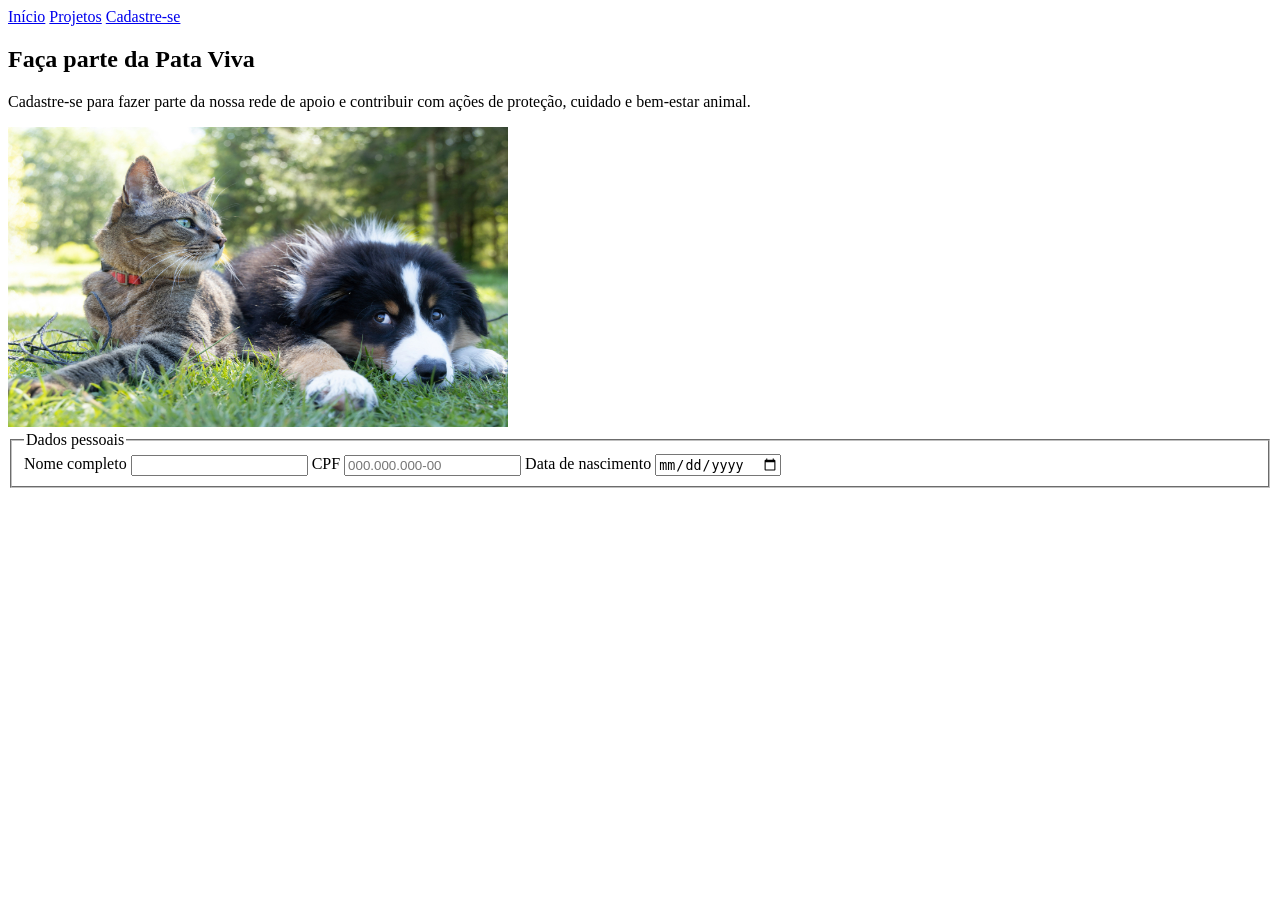
==== cadastro.html @ c65cb82a "feat: adiciona introducao e dados pessoais ao cadastro" ====
<!doctype html>
<html lang="pt-br">
  <head>
    <meta charset="UTF-8" />
    <meta name="viewport" content="width=device-width, initial-scale=1.0" />
    <link rel="stylesheet" href="CSS/style.css" />
    <title>Document</title>
  </head>
  <body>
    <header>
      <nav>
        <a href="index.html">Início</a>
        <a href="projetos.html">Projetos</a>
        <a href="cadastro.html">Cadastre-se</a>
      </nav>
    </header>

    <main>
      <section>
        <h1>Faça parte da Pata Viva</h1>

        <p>
          Cadastre-se para fazer parte da nossa rede de apoio e contribuir com
          ações de proteção, cuidado e bem-estar animal.
        </p>

        <img
          src="IMG/cão e gato.jpg"
          alt="cão e gato"
          width="500"
          height="300"
        />
      </section>

      <form>
        <fieldset>
          <legend>Dados pessoais</legend>

          <label for="nome">Nome completo</label>
          <input
            type="text"
            id="nome"
            name="nome"
            autocomplete="name"
            required
          />

          <label for="cpf">CPF</label>
          <input
            type="text"
            id="cpf"
            name="cpf"
            inputmode="numeric"
            maxlength="14"
            placeholder="000.000.000-00"
            required
          />

          <label for="nascimento">Data de nascimento</label>
          <input type="date" id="nascimento" name="nascimento" required />
        </fieldset>
      </form>
    </main>

    <footer></footer>

    <script src="JS/main.js"></script>
  </body>
</html>
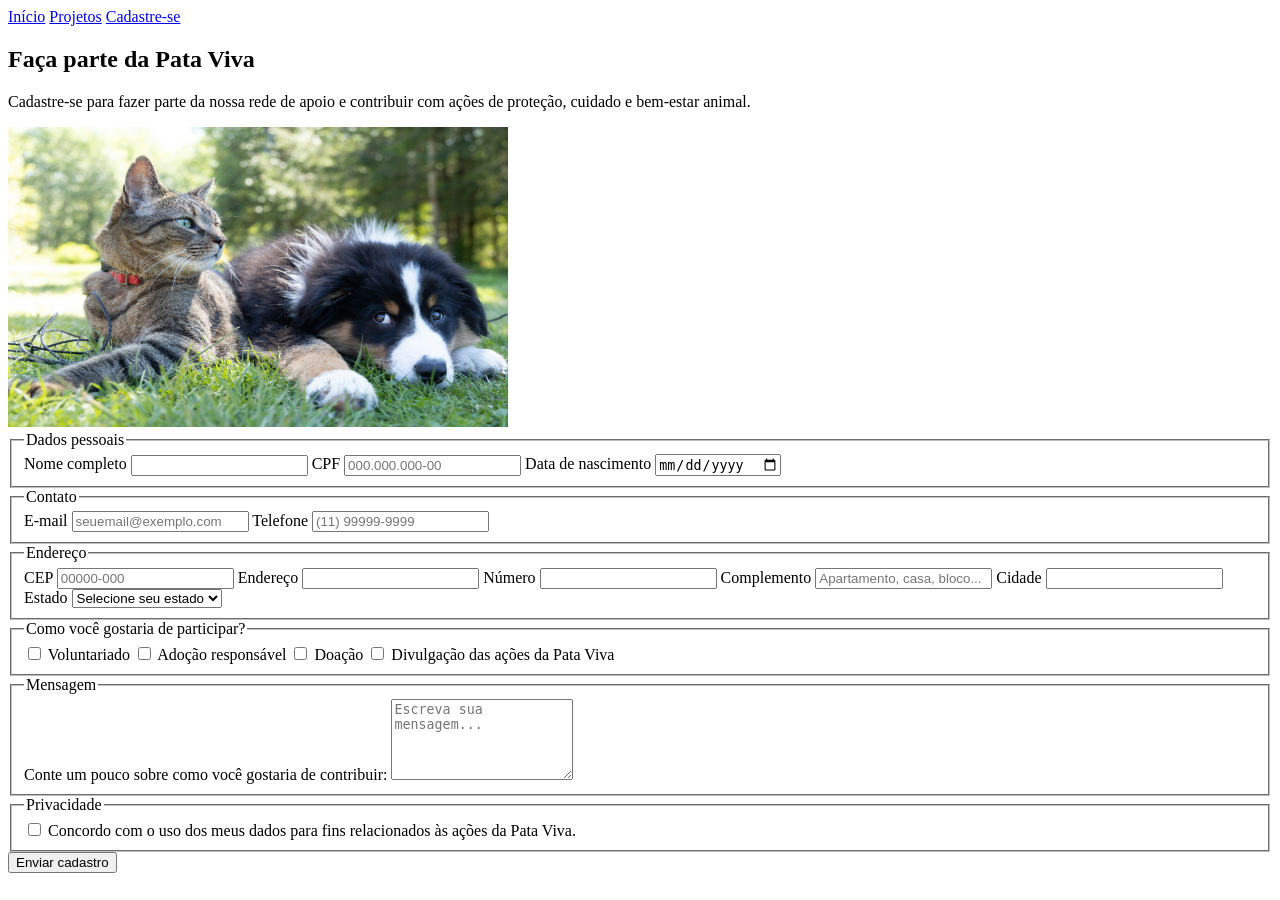
==== commit b4b42037: "feat: finaliza formulario de cadastro" ====
--- a/cadastro.html
+++ b/cadastro.html
@@ -4,7 +4,7 @@
     <meta charset="UTF-8" />
     <meta name="viewport" content="width=device-width, initial-scale=1.0" />
     <link rel="stylesheet" href="CSS/style.css" />
-    <title>Document</title>
+    <title>Cadastro | Pata Viva</title>
   </head>
   <body>
     <header>
@@ -25,8 +25,8 @@
         </p>
 
         <img
-          src="IMG/cão e gato.jpg"
-          alt="cão e gato"
+          src="IMG/cao-e-gato.jpg"
+          alt="Cão e gato juntos representando a proteção animal"
           width="500"
           height="300"
         />
@@ -59,6 +59,175 @@
           <label for="nascimento">Data de nascimento</label>
           <input type="date" id="nascimento" name="nascimento" required />
         </fieldset>
+
+        <fieldset>
+          <legend>Contato</legend>
+
+          <label for="email">E-mail</label>
+          <input
+            type="email"
+            id="email"
+            name="email"
+            autocomplete="email"
+            placeholder="seuemail@exemplo.com"
+            required
+          />
+
+          <label for="telefone">Telefone</label>
+          <input
+            type="tel"
+            id="telefone"
+            name="telefone"
+            autocomplete="tel"
+            inputmode="numeric"
+            placeholder="(11) 99999-9999"
+            maxlength="15"
+            required
+          />
+        </fieldset>
+
+        <fieldset>
+          <legend>Endereço</legend>
+
+          <label for="cep">CEP</label>
+          <input
+            type="text"
+            id="cep"
+            name="cep"
+            inputmode="numeric"
+            placeholder="00000-000"
+            maxlength="9"
+            autocomplete="postal-code"
+            required
+          />
+
+          <label for="endereco">Endereço</label>
+          <input
+            type="text"
+            id="endereco"
+            name="endereco"
+            autocomplete="street-address"
+            required
+          />
+
+          <label for="numero">Número</label>
+          <input
+            type="text"
+            id="numero"
+            name="numero"
+            inputmode="numeric"
+            required
+          />
+
+          <label for="complemento">Complemento</label>
+          <input
+            type="text"
+            id="complemento"
+            name="complemento"
+            placeholder="Apartamento, casa, bloco..."
+          />
+
+          <label for="cidade">Cidade</label>
+          <input
+            type="text"
+            id="cidade"
+            name="cidade"
+            autocomplete="address-level2"
+            required
+          />
+
+          <label for="estado">Estado</label>
+          <select
+            id="estado"
+            name="estado"
+            autocomplete="address-level1"
+            required
+          >
+            <option value="">Selecione seu estado</option>
+            <option value="AC">Acre</option>
+            <option value="AL">Alagoas</option>
+            <option value="AP">Amapá</option>
+            <option value="AM">Amazonas</option>
+            <option value="BA">Bahia</option>
+            <option value="CE">Ceará</option>
+            <option value="DF">Distrito Federal</option>
+            <option value="ES">Espírito Santo</option>
+            <option value="GO">Goiás</option>
+            <option value="MA">Maranhão</option>
+            <option value="MT">Mato Grosso</option>
+            <option value="MS">Mato Grosso do Sul</option>
+            <option value="MG">Minas Gerais</option>
+            <option value="PA">Pará</option>
+            <option value="PB">Paraíba</option>
+            <option value="PR">Paraná</option>
+            <option value="PE">Pernambuco</option>
+            <option value="PI">Piauí</option>
+            <option value="RJ">Rio de Janeiro</option>
+            <option value="RN">Rio Grande do Norte</option>
+            <option value="RS">Rio Grande do Sul</option>
+            <option value="RO">Rondônia</option>
+            <option value="RR">Roraima</option>
+            <option value="SC">Santa Catarina</option>
+            <option value="SP">São Paulo</option>
+            <option value="SE">Sergipe</option>
+            <option value="TO">Tocantins</option>
+          </select>
+        </fieldset>
+
+        <fieldset>
+          <legend>Como você gostaria de participar?</legend>
+
+          <label>
+            <input type="checkbox" name="interesse" value="voluntariado" />
+            Voluntariado
+          </label>
+
+          <label>
+            <input type="checkbox" name="interesse" value="adocao" />
+            Adoção responsável
+          </label>
+
+          <label>
+            <input type="checkbox" name="interesse" value="doacao" />
+            Doação
+          </label>
+
+          <label>
+            <input type="checkbox" name="interesse" value="divulgacao" />
+            Divulgação das ações da Pata Viva
+          </label>
+        </fieldset>
+
+        <fieldset>
+          <legend>Mensagem</legend>
+
+          <label for="mensagem">
+            Conte um pouco sobre como você gostaria de contribuir:
+          </label>
+
+          <textarea
+            id="mensagem"
+            name="mensagem"
+            rows="5"
+            placeholder="Escreva sua mensagem..."
+          ></textarea>
+        </fieldset>
+
+        <fieldset>
+          <legend>Privacidade</legend>
+
+          <label>
+            <input
+              type="checkbox"
+              id="privacidade"
+              name="privacidade"
+              required
+            />
+            Concordo com o uso dos meus dados para fins relacionados às ações da
+            Pata Viva.
+          </label>
+        </fieldset>
+        <button type="submit">Enviar cadastro</button>
       </form>
     </main>
 
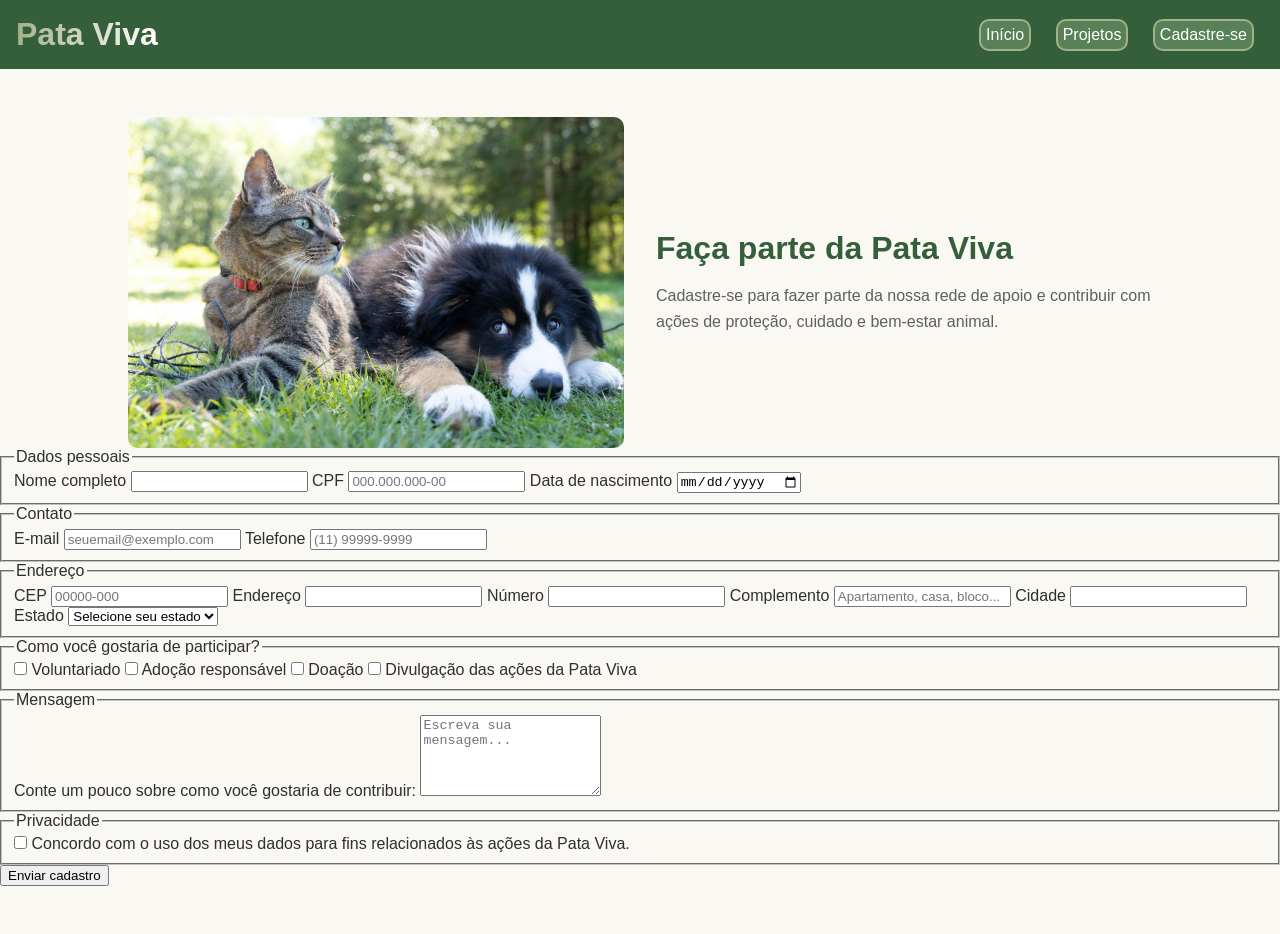
==== commit 868a8f32: "feat: estrutura layout inicial do cadastro" ====
--- a/cadastro.html
+++ b/cadastro.html
@@ -1,4 +1,5 @@
 <!doctype html>
+
 <html lang="pt-br">
   <head>
     <meta charset="UTF-8" />
@@ -6,8 +7,11 @@
     <link rel="stylesheet" href="CSS/style.css" />
     <title>Cadastro | Pata Viva</title>
   </head>
+
   <body>
     <header>
+      <h3>Pata Viva</h3>
+
       <nav>
         <a href="index.html">Início</a>
         <a href="projetos.html">Projetos</a>
@@ -17,19 +21,23 @@
 
     <main>
       <section>
-        <h1>Faça parte da Pata Viva</h1>
-
-        <p>
-          Cadastre-se para fazer parte da nossa rede de apoio e contribuir com
-          ações de proteção, cuidado e bem-estar animal.
-        </p>
-
-        <img
-          src="IMG/cao-e-gato.jpg"
-          alt="Cão e gato juntos representando a proteção animal"
-          width="500"
-          height="300"
-        />
+        <div>
+          <img
+            src="IMG/cao-e-gato.jpg"
+            alt="Cão e gato juntos representando a proteção animal"
+            width="500"
+            height="300"
+          />
+        </div>
+
+        <div>
+          <h1>Faça parte da Pata Viva</h1>
+
+          <p>
+            Cadastre-se para fazer parte da nossa rede de apoio e contribuir com
+            ações de proteção, cuidado e bem-estar animal.
+          </p>
+        </div>
       </section>
 
       <form>
@@ -37,6 +45,7 @@
           <legend>Dados pessoais</legend>
 
           <label for="nome">Nome completo</label>
+
           <input
             type="text"
             id="nome"
@@ -46,6 +55,7 @@
           />
 
           <label for="cpf">CPF</label>
+
           <input
             type="text"
             id="cpf"
@@ -57,6 +67,7 @@
           />
 
           <label for="nascimento">Data de nascimento</label>
+
           <input type="date" id="nascimento" name="nascimento" required />
         </fieldset>
 
@@ -64,6 +75,7 @@
           <legend>Contato</legend>
 
           <label for="email">E-mail</label>
+
           <input
             type="email"
             id="email"
@@ -74,6 +86,7 @@
           />
 
           <label for="telefone">Telefone</label>
+
           <input
             type="tel"
             id="telefone"
@@ -90,6 +103,7 @@
           <legend>Endereço</legend>
 
           <label for="cep">CEP</label>
+
           <input
             type="text"
             id="cep"
@@ -102,6 +116,7 @@
           />
 
           <label for="endereco">Endereço</label>
+
           <input
             type="text"
             id="endereco"
@@ -111,6 +126,7 @@
           />
 
           <label for="numero">Número</label>
+
           <input
             type="text"
             id="numero"
@@ -120,6 +136,7 @@
           />
 
           <label for="complemento">Complemento</label>
+
           <input
             type="text"
             id="complemento"
@@ -128,6 +145,7 @@
           />
 
           <label for="cidade">Cidade</label>
+
           <input
             type="text"
             id="cidade"
@@ -137,6 +155,7 @@
           />
 
           <label for="estado">Estado</label>
+
           <select
             id="estado"
             name="estado"
@@ -227,6 +246,7 @@
             Pata Viva.
           </label>
         </fieldset>
+
         <button type="submit">Enviar cadastro</button>
       </form>
     </main>
--- a/CSS/style.css
+++ b/CSS/style.css
@@ -0,0 +1,165 @@
+* {
+    box-sizing: border-box;
+    margin: 0;
+}
+
+/* criação das variáveis utilizadas para padronização dos elementos das páginas */
+
+:root {
+
+    /* paleta de cores */
+
+    --verde-escuro: #355E3B;
+    --verde: #588157;
+    --verde-claro: #A3B18A;
+    --marrom: #8B6F47;
+    --bege: #F3EDE2;
+    --creme: #FAF8F3;
+    --texto: #2F2F2F;
+    --texto-secundario: #5F5F5F;
+    --branco: #FFFFFF;
+
+    /* espaçamentos */
+
+    --espaco-pequeno: 0.8rem;
+    --espaco-medio: 1.6rem;
+    --espaco-grande: 3.2rem;
+    --espaco-secao: 4.8rem;
+
+    /* bordas */
+
+    --raio-pequeno: 0.6rem;
+    --raio-medio: 1rem;
+
+    /* altura */
+
+    --altura-header: 7rem;
+
+    /* fontes */
+
+    --titulos-fonte: "Trebuchet MS", sans-serif;
+    --texto-fonte: Arial, sans-serif;
+}
+
+
+/* configuração geral */
+
+html {
+    background-color: var(--creme);
+    font-size: 62.5%;
+}
+
+body {
+    font-family: var(--texto-fonte);
+    font-size: 1.6rem;
+    color: var(--texto);
+}
+
+
+/* HEADER */
+
+header {
+    display: flex;
+    flex-direction: row;
+    justify-content: space-between;
+    align-items: center;
+
+    background-color: var(--verde-escuro);
+    color: var(--branco);
+
+    padding: var(--espaco-medio);
+}
+
+header h3 {
+    font-family: var(--titulos-fonte);
+    font-size: 3.2rem;
+
+    background: linear-gradient(
+        90deg,
+        var(--verde-claro),
+        var(--branco)
+    );
+
+    -webkit-background-clip: text;
+    -webkit-text-fill-color: transparent;
+
+    transition: 0.3s ease;
+}
+
+header h3:hover {
+    background: linear-gradient(
+        90deg,
+        #F9C74F,
+        #F9844A
+    );
+
+    -webkit-background-clip: text;
+    -webkit-text-fill-color: transparent;
+
+    cursor: pointer;
+}
+
+header nav a {
+    display: inline-block;
+
+    text-decoration: none;
+    color: var(--branco);
+
+    background-color: var(--verde);
+
+    padding: 0.5rem;
+    margin: 0 1rem;
+
+    border-radius: var(--raio-medio);
+    border: 2px solid var(--verde-claro);
+
+    transition: transform 0.3s ease-in-out;
+}
+
+header nav a:hover {
+    transform: scale(1.1);
+}
+
+
+/* CONTEÚDO PRINCIPAL */
+
+main {
+    padding: var(--espaco-secao) 0;
+}
+
+
+/* APRESENTAÇÃO */
+
+section {
+    display: flex;
+    align-items: center;
+    justify-content: center;
+
+    width: 80%;
+    margin: 0 auto;
+
+    gap: var(--espaco-grande);
+}
+
+section div {
+    width: 50%;
+}
+
+section img {
+    display: block;
+    width: 100%;
+    height: auto;
+    border-radius: var(--raio-medio);
+}
+
+section h1 {
+    font-family: var(--titulos-fonte);
+    font-size: 3.2rem;
+    color: var(--verde-escuro);
+    margin-bottom: var(--espaco-medio);
+}
+
+section p {
+    line-height: 1.6;
+    color: var(--texto-secundario);
+}
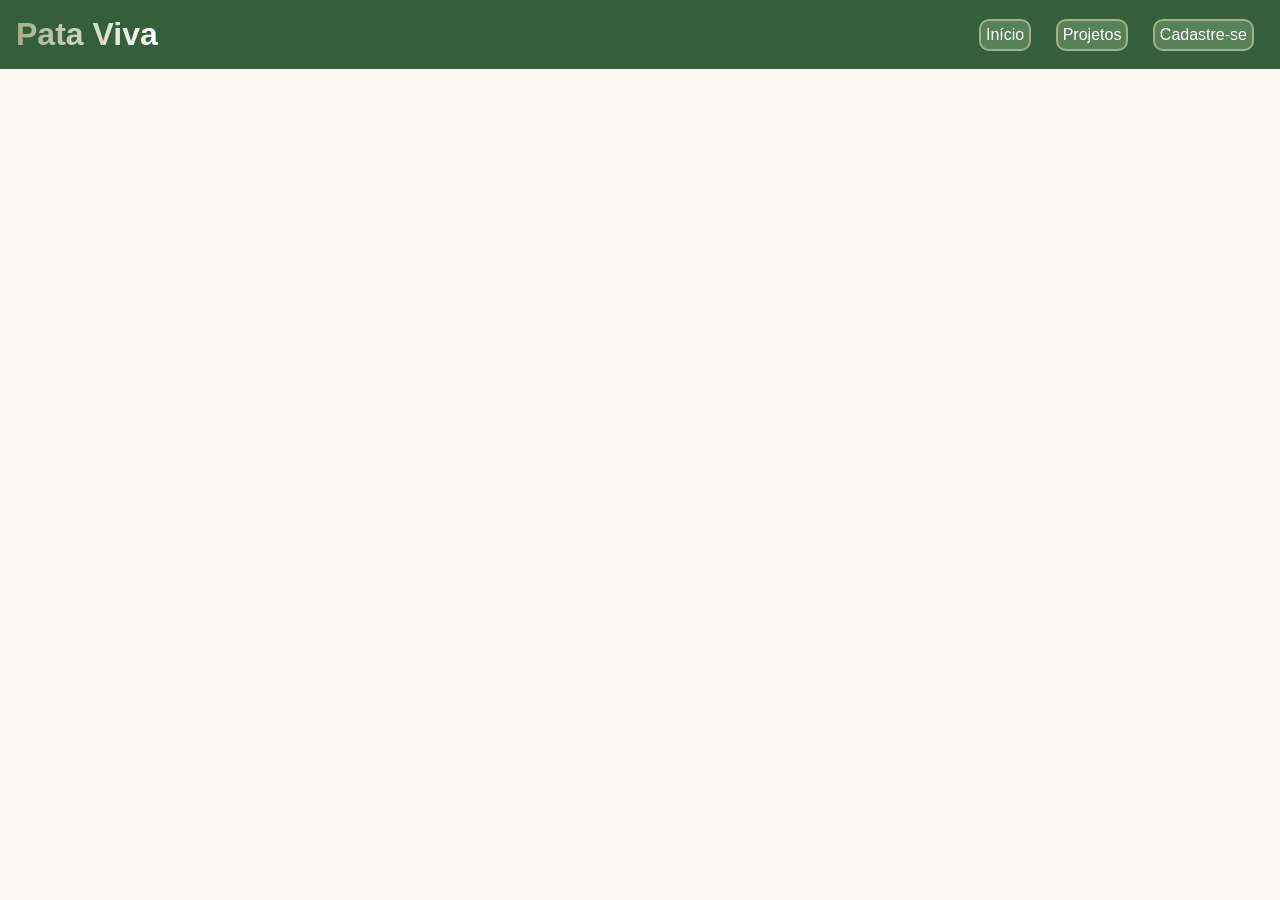
==== commit e43f1eba: "feat: adiciona header padronizado" ====
--- a/cadastro.html
+++ b/cadastro.html
@@ -1,13 +1,11 @@
 <!doctype html>
-
 <html lang="pt-br">
   <head>
     <meta charset="UTF-8" />
     <meta name="viewport" content="width=device-width, initial-scale=1.0" />
     <link rel="stylesheet" href="CSS/style.css" />
-    <title>Cadastro | Pata Viva</title>
+    <title>Document</title>
   </head>
-
   <body>
     <header>
       <h3>Pata Viva</h3>
@@ -18,241 +16,5 @@
         <a href="cadastro.html">Cadastre-se</a>
       </nav>
     </header>
-
-    <main>
-      <section>
-        <div>
-          <img
-            src="IMG/cao-e-gato.jpg"
-            alt="Cão e gato juntos representando a proteção animal"
-            width="500"
-            height="300"
-          />
-        </div>
-
-        <div>
-          <h1>Faça parte da Pata Viva</h1>
-
-          <p>
-            Cadastre-se para fazer parte da nossa rede de apoio e contribuir com
-            ações de proteção, cuidado e bem-estar animal.
-          </p>
-        </div>
-      </section>
-
-      <form>
-        <fieldset>
-          <legend>Dados pessoais</legend>
-
-          <label for="nome">Nome completo</label>
-
-          <input
-            type="text"
-            id="nome"
-            name="nome"
-            autocomplete="name"
-            required
-          />
-
-          <label for="cpf">CPF</label>
-
-          <input
-            type="text"
-            id="cpf"
-            name="cpf"
-            inputmode="numeric"
-            maxlength="14"
-            placeholder="000.000.000-00"
-            required
-          />
-
-          <label for="nascimento">Data de nascimento</label>
-
-          <input type="date" id="nascimento" name="nascimento" required />
-        </fieldset>
-
-        <fieldset>
-          <legend>Contato</legend>
-
-          <label for="email">E-mail</label>
-
-          <input
-            type="email"
-            id="email"
-            name="email"
-            autocomplete="email"
-            placeholder="seuemail@exemplo.com"
-            required
-          />
-
-          <label for="telefone">Telefone</label>
-
-          <input
-            type="tel"
-            id="telefone"
-            name="telefone"
-            autocomplete="tel"
-            inputmode="numeric"
-            placeholder="(11) 99999-9999"
-            maxlength="15"
-            required
-          />
-        </fieldset>
-
-        <fieldset>
-          <legend>Endereço</legend>
-
-          <label for="cep">CEP</label>
-
-          <input
-            type="text"
-            id="cep"
-            name="cep"
-            inputmode="numeric"
-            placeholder="00000-000"
-            maxlength="9"
-            autocomplete="postal-code"
-            required
-          />
-
-          <label for="endereco">Endereço</label>
-
-          <input
-            type="text"
-            id="endereco"
-            name="endereco"
-            autocomplete="street-address"
-            required
-          />
-
-          <label for="numero">Número</label>
-
-          <input
-            type="text"
-            id="numero"
-            name="numero"
-            inputmode="numeric"
-            required
-          />
-
-          <label for="complemento">Complemento</label>
-
-          <input
-            type="text"
-            id="complemento"
-            name="complemento"
-            placeholder="Apartamento, casa, bloco..."
-          />
-
-          <label for="cidade">Cidade</label>
-
-          <input
-            type="text"
-            id="cidade"
-            name="cidade"
-            autocomplete="address-level2"
-            required
-          />
-
-          <label for="estado">Estado</label>
-
-          <select
-            id="estado"
-            name="estado"
-            autocomplete="address-level1"
-            required
-          >
-            <option value="">Selecione seu estado</option>
-            <option value="AC">Acre</option>
-            <option value="AL">Alagoas</option>
-            <option value="AP">Amapá</option>
-            <option value="AM">Amazonas</option>
-            <option value="BA">Bahia</option>
-            <option value="CE">Ceará</option>
-            <option value="DF">Distrito Federal</option>
-            <option value="ES">Espírito Santo</option>
-            <option value="GO">Goiás</option>
-            <option value="MA">Maranhão</option>
-            <option value="MT">Mato Grosso</option>
-            <option value="MS">Mato Grosso do Sul</option>
-            <option value="MG">Minas Gerais</option>
-            <option value="PA">Pará</option>
-            <option value="PB">Paraíba</option>
-            <option value="PR">Paraná</option>
-            <option value="PE">Pernambuco</option>
-            <option value="PI">Piauí</option>
-            <option value="RJ">Rio de Janeiro</option>
-            <option value="RN">Rio Grande do Norte</option>
-            <option value="RS">Rio Grande do Sul</option>
-            <option value="RO">Rondônia</option>
-            <option value="RR">Roraima</option>
-            <option value="SC">Santa Catarina</option>
-            <option value="SP">São Paulo</option>
-            <option value="SE">Sergipe</option>
-            <option value="TO">Tocantins</option>
-          </select>
-        </fieldset>
-
-        <fieldset>
-          <legend>Como você gostaria de participar?</legend>
-
-          <label>
-            <input type="checkbox" name="interesse" value="voluntariado" />
-            Voluntariado
-          </label>
-
-          <label>
-            <input type="checkbox" name="interesse" value="adocao" />
-            Adoção responsável
-          </label>
-
-          <label>
-            <input type="checkbox" name="interesse" value="doacao" />
-            Doação
-          </label>
-
-          <label>
-            <input type="checkbox" name="interesse" value="divulgacao" />
-            Divulgação das ações da Pata Viva
-          </label>
-        </fieldset>
-
-        <fieldset>
-          <legend>Mensagem</legend>
-
-          <label for="mensagem">
-            Conte um pouco sobre como você gostaria de contribuir:
-          </label>
-
-          <textarea
-            id="mensagem"
-            name="mensagem"
-            rows="5"
-            placeholder="Escreva sua mensagem..."
-          ></textarea>
-        </fieldset>
-
-        <fieldset>
-          <legend>Privacidade</legend>
-
-          <label>
-            <input
-              type="checkbox"
-              id="privacidade"
-              name="privacidade"
-              required
-            />
-            Concordo com o uso dos meus dados para fins relacionados às ações da
-            Pata Viva.
-          </label>
-        </fieldset>
-
-        <button type="submit">Enviar cadastro</button>
-      </form>
-    </main>
-
-    <footer></footer>
-
-    <script src="JS/main.js"></script>
   </body>
 </html>
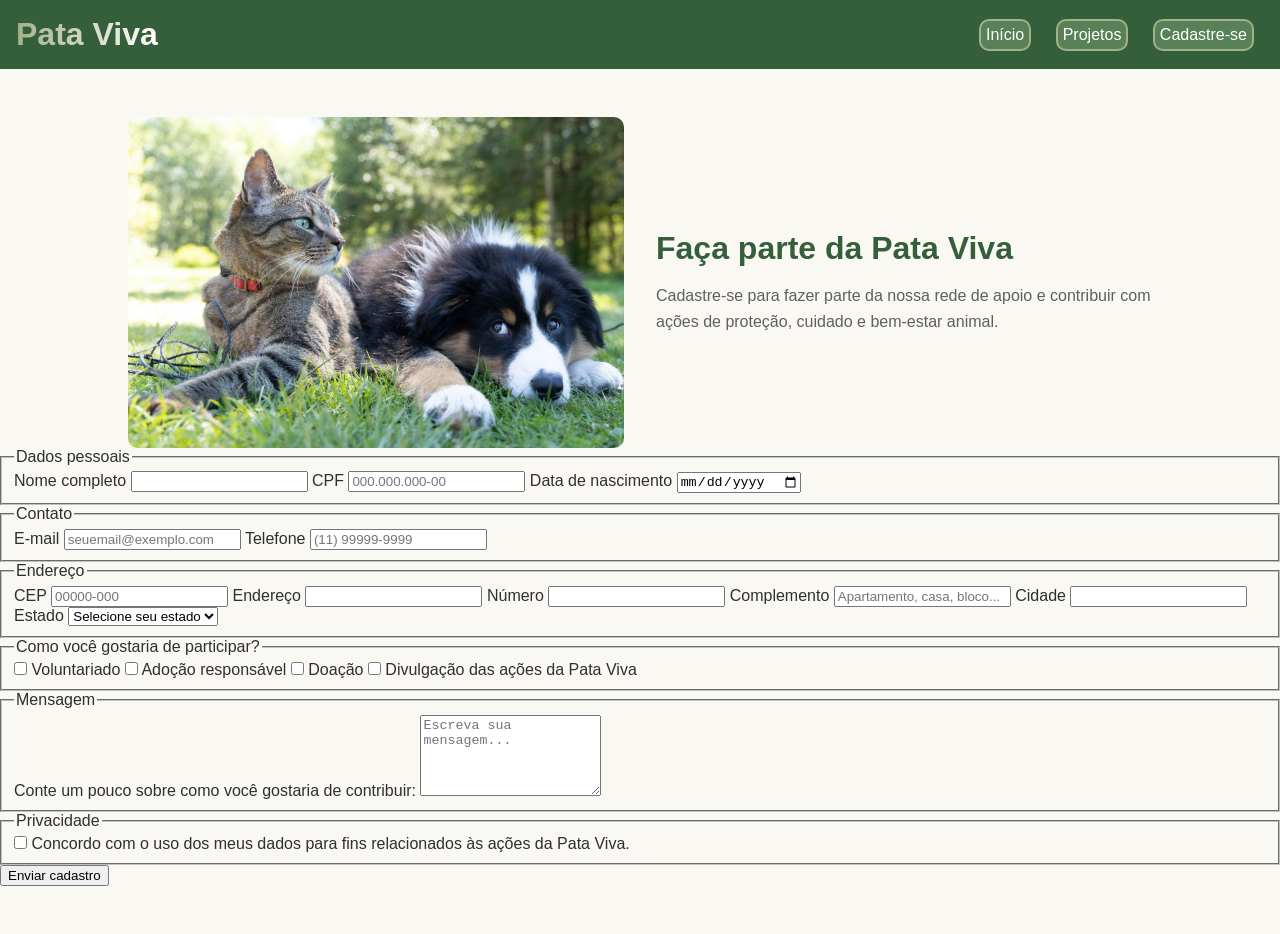
==== commit 64f9a009: "Merge branch 'main' into feature/cadastro" ====
--- a/cadastro.html
+++ b/cadastro.html
@@ -1,10 +1,11 @@
 <!doctype html>
+
 <html lang="pt-br">
   <head>
     <meta charset="UTF-8" />
     <meta name="viewport" content="width=device-width, initial-scale=1.0" />
     <link rel="stylesheet" href="CSS/style.css" />
-    <title>Document</title>
+    <title>Cadastro | Pata Viva</title>
   </head>
   <body>
     <header>
@@ -16,5 +17,241 @@
         <a href="cadastro.html">Cadastre-se</a>
       </nav>
     </header>
+
+    <main>
+      <section>
+        <div>
+          <img
+            src="IMG/cao-e-gato.jpg"
+            alt="Cão e gato juntos representando a proteção animal"
+            width="500"
+            height="300"
+          />
+        </div>
+
+        <div>
+          <h1>Faça parte da Pata Viva</h1>
+
+          <p>
+            Cadastre-se para fazer parte da nossa rede de apoio e contribuir com
+            ações de proteção, cuidado e bem-estar animal.
+          </p>
+        </div>
+      </section>
+
+      <form>
+        <fieldset>
+          <legend>Dados pessoais</legend>
+
+          <label for="nome">Nome completo</label>
+
+          <input
+            type="text"
+            id="nome"
+            name="nome"
+            autocomplete="name"
+            required
+          />
+
+          <label for="cpf">CPF</label>
+
+          <input
+            type="text"
+            id="cpf"
+            name="cpf"
+            inputmode="numeric"
+            maxlength="14"
+            placeholder="000.000.000-00"
+            required
+          />
+
+          <label for="nascimento">Data de nascimento</label>
+
+          <input type="date" id="nascimento" name="nascimento" required />
+        </fieldset>
+
+        <fieldset>
+          <legend>Contato</legend>
+
+          <label for="email">E-mail</label>
+
+          <input
+            type="email"
+            id="email"
+            name="email"
+            autocomplete="email"
+            placeholder="seuemail@exemplo.com"
+            required
+          />
+
+          <label for="telefone">Telefone</label>
+
+          <input
+            type="tel"
+            id="telefone"
+            name="telefone"
+            autocomplete="tel"
+            inputmode="numeric"
+            placeholder="(11) 99999-9999"
+            maxlength="15"
+            required
+          />
+        </fieldset>
+
+        <fieldset>
+          <legend>Endereço</legend>
+
+          <label for="cep">CEP</label>
+
+          <input
+            type="text"
+            id="cep"
+            name="cep"
+            inputmode="numeric"
+            placeholder="00000-000"
+            maxlength="9"
+            autocomplete="postal-code"
+            required
+          />
+
+          <label for="endereco">Endereço</label>
+
+          <input
+            type="text"
+            id="endereco"
+            name="endereco"
+            autocomplete="street-address"
+            required
+          />
+
+          <label for="numero">Número</label>
+
+          <input
+            type="text"
+            id="numero"
+            name="numero"
+            inputmode="numeric"
+            required
+          />
+
+          <label for="complemento">Complemento</label>
+
+          <input
+            type="text"
+            id="complemento"
+            name="complemento"
+            placeholder="Apartamento, casa, bloco..."
+          />
+
+          <label for="cidade">Cidade</label>
+
+          <input
+            type="text"
+            id="cidade"
+            name="cidade"
+            autocomplete="address-level2"
+            required
+          />
+
+          <label for="estado">Estado</label>
+
+          <select
+            id="estado"
+            name="estado"
+            autocomplete="address-level1"
+            required
+          >
+            <option value="">Selecione seu estado</option>
+            <option value="AC">Acre</option>
+            <option value="AL">Alagoas</option>
+            <option value="AP">Amapá</option>
+            <option value="AM">Amazonas</option>
+            <option value="BA">Bahia</option>
+            <option value="CE">Ceará</option>
+            <option value="DF">Distrito Federal</option>
+            <option value="ES">Espírito Santo</option>
+            <option value="GO">Goiás</option>
+            <option value="MA">Maranhão</option>
+            <option value="MT">Mato Grosso</option>
+            <option value="MS">Mato Grosso do Sul</option>
+            <option value="MG">Minas Gerais</option>
+            <option value="PA">Pará</option>
+            <option value="PB">Paraíba</option>
+            <option value="PR">Paraná</option>
+            <option value="PE">Pernambuco</option>
+            <option value="PI">Piauí</option>
+            <option value="RJ">Rio de Janeiro</option>
+            <option value="RN">Rio Grande do Norte</option>
+            <option value="RS">Rio Grande do Sul</option>
+            <option value="RO">Rondônia</option>
+            <option value="RR">Roraima</option>
+            <option value="SC">Santa Catarina</option>
+            <option value="SP">São Paulo</option>
+            <option value="SE">Sergipe</option>
+            <option value="TO">Tocantins</option>
+          </select>
+        </fieldset>
+
+        <fieldset>
+          <legend>Como você gostaria de participar?</legend>
+
+          <label>
+            <input type="checkbox" name="interesse" value="voluntariado" />
+            Voluntariado
+          </label>
+
+          <label>
+            <input type="checkbox" name="interesse" value="adocao" />
+            Adoção responsável
+          </label>
+
+          <label>
+            <input type="checkbox" name="interesse" value="doacao" />
+            Doação
+          </label>
+
+          <label>
+            <input type="checkbox" name="interesse" value="divulgacao" />
+            Divulgação das ações da Pata Viva
+          </label>
+        </fieldset>
+
+        <fieldset>
+          <legend>Mensagem</legend>
+
+          <label for="mensagem">
+            Conte um pouco sobre como você gostaria de contribuir:
+          </label>
+
+          <textarea
+            id="mensagem"
+            name="mensagem"
+            rows="5"
+            placeholder="Escreva sua mensagem..."
+          ></textarea>
+        </fieldset>
+
+        <fieldset>
+          <legend>Privacidade</legend>
+
+          <label>
+            <input
+              type="checkbox"
+              id="privacidade"
+              name="privacidade"
+              required
+            />
+            Concordo com o uso dos meus dados para fins relacionados às ações da
+            Pata Viva.
+          </label>
+        </fieldset>
+
+        <button type="submit">Enviar cadastro</button>
+      </form>
+    </main>
+
+    <footer></footer>
+
+    <script src="JS/main.js"></script>
   </body>
 </html>
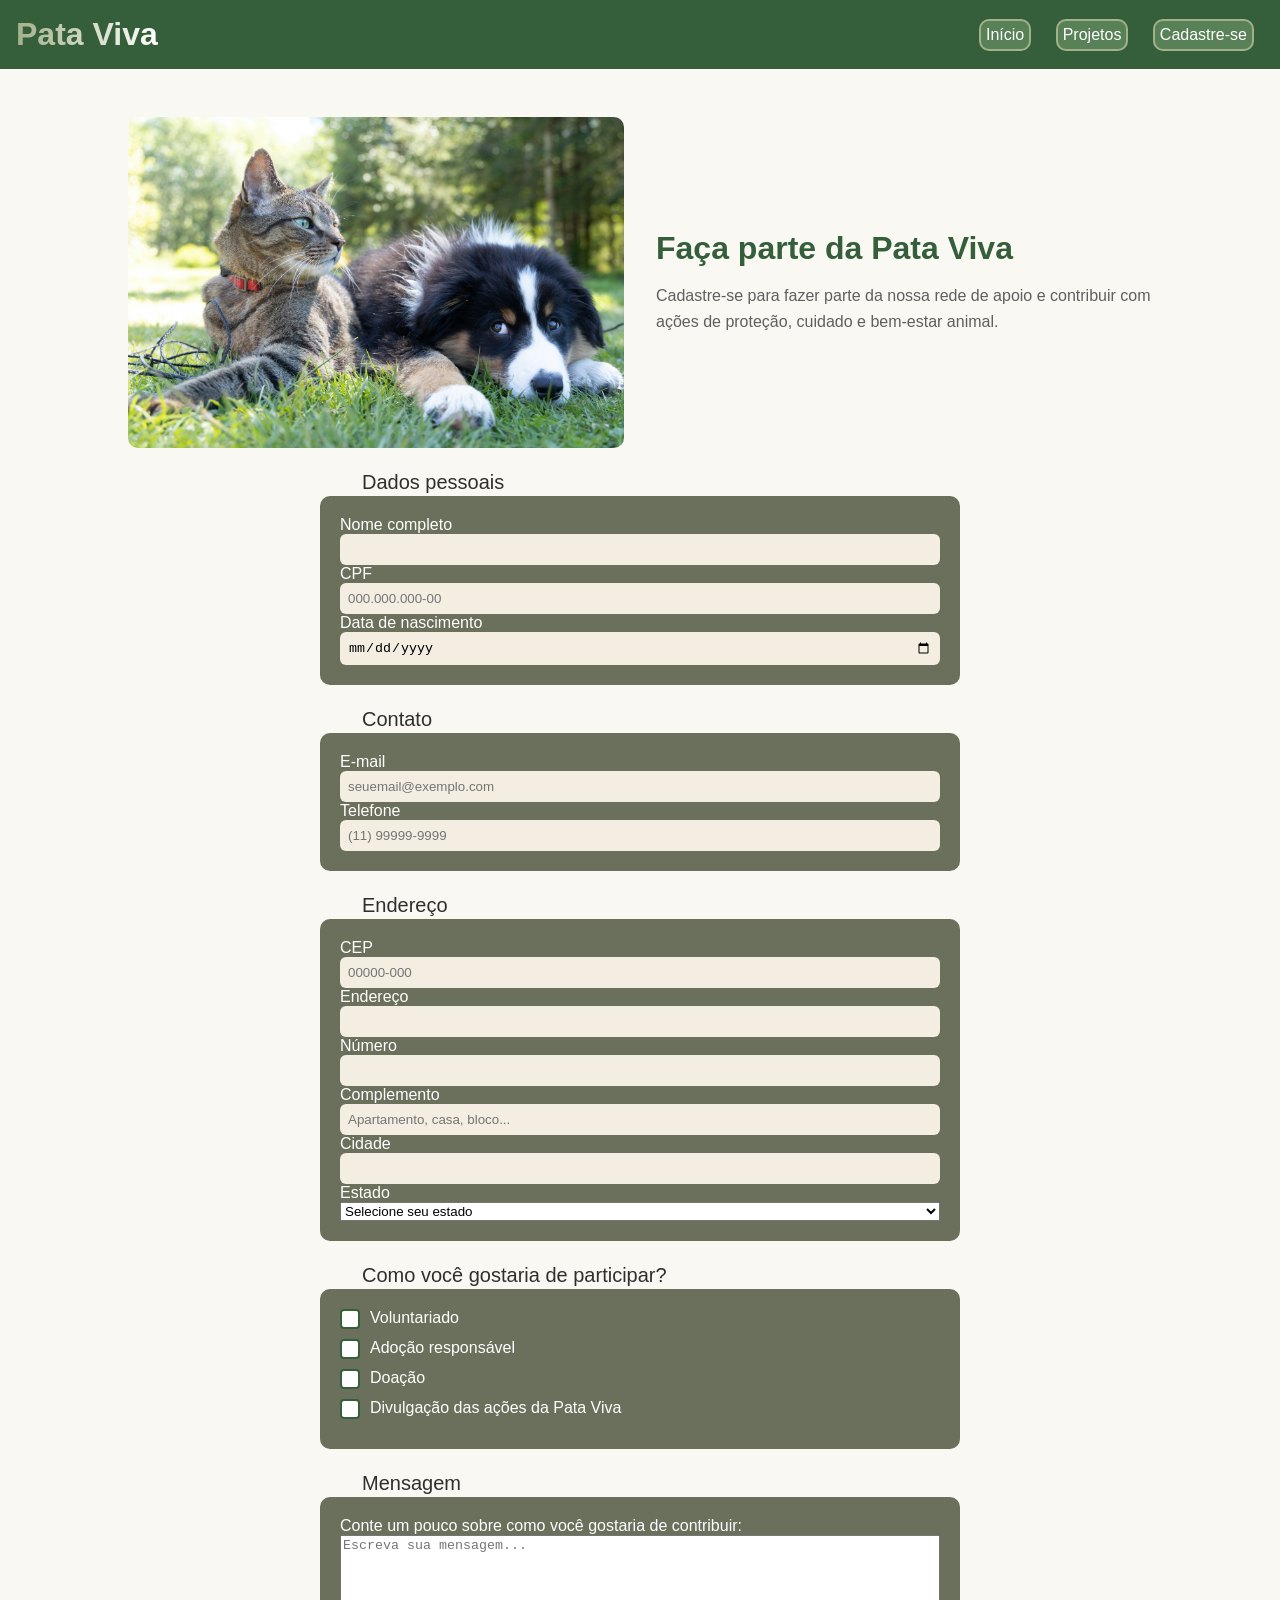
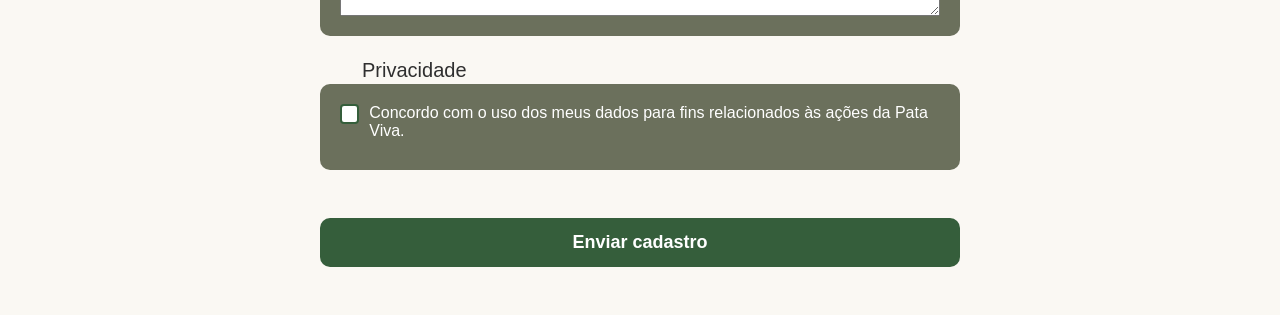
==== commit 8b900fcc: "feat: finaliza pagina de cadastro" ====
--- a/cadastro.html
+++ b/cadastro.html
@@ -5,6 +5,7 @@
     <meta charset="UTF-8" />
     <meta name="viewport" content="width=device-width, initial-scale=1.0" />
     <link rel="stylesheet" href="CSS/style.css" />
+    <link rel="stylesheet" href="CSS/cadastro.css" />
     <title>Cadastro | Pata Viva</title>
   </head>
   <body>
@@ -195,22 +196,22 @@
         <fieldset>
           <legend>Como você gostaria de participar?</legend>
 
-          <label>
+          <label class="checkbox">
             <input type="checkbox" name="interesse" value="voluntariado" />
             Voluntariado
           </label>
 
-          <label>
+          <label class="checkbox">
             <input type="checkbox" name="interesse" value="adocao" />
             Adoção responsável
           </label>
 
-          <label>
+          <label class="checkbox">
             <input type="checkbox" name="interesse" value="doacao" />
             Doação
           </label>
 
-          <label>
+          <label class="checkbox">
             <input type="checkbox" name="interesse" value="divulgacao" />
             Divulgação das ações da Pata Viva
           </label>
@@ -234,7 +235,7 @@
         <fieldset>
           <legend>Privacidade</legend>
 
-          <label>
+          <label class="checkbox">
             <input
               type="checkbox"
               id="privacidade"
--- a/CSS/style.css
+++ b/CSS/style.css
@@ -12,7 +12,7 @@
     --verde-escuro: #355E3B;
     --verde: #588157;
     --verde-claro: #A3B18A;
-    --marrom: #8B6F47;
+    --oliva: #6B705C;
     --bege: #F3EDE2;
     --creme: #FAF8F3;
     --texto: #2F2F2F;
@@ -119,47 +119,3 @@
 header nav a:hover {
     transform: scale(1.1);
 }
-
-
-/* CONTEÚDO PRINCIPAL */
-
-main {
-    padding: var(--espaco-secao) 0;
-}
-
-
-/* APRESENTAÇÃO */
-
-section {
-    display: flex;
-    align-items: center;
-    justify-content: center;
-
-    width: 80%;
-    margin: 0 auto;
-
-    gap: var(--espaco-grande);
-}
-
-section div {
-    width: 50%;
-}
-
-section img {
-    display: block;
-    width: 100%;
-    height: auto;
-    border-radius: var(--raio-medio);
-}
-
-section h1 {
-    font-family: var(--titulos-fonte);
-    font-size: 3.2rem;
-    color: var(--verde-escuro);
-    margin-bottom: var(--espaco-medio);
-}
-
-section p {
-    line-height: 1.6;
-    color: var(--texto-secundario);
-}
--- a/CSS/cadastro.css
+++ b/CSS/cadastro.css
@@ -0,0 +1,167 @@
+main {
+    padding: var(--espaco-secao) 0;
+}
+
+/* APRESENTAÇÃO */
+
+section {
+    display: flex;
+    align-items: center;
+    justify-content: center;
+    width: 80%;
+    margin: 0 auto;
+    gap: var(--espaco-grande);
+    margin-bottom: var(--espaco-secao);
+}
+
+section div {
+    width: 50%;
+}
+
+section img {
+    display: block;
+    width: 100%;
+    height: auto;
+    border-radius: var(--raio-medio);
+}
+
+section h1 {
+    font-family: var(--titulos-fonte);
+    font-size: 3.2rem;
+    color: var(--verde-escuro);
+    margin-bottom: var(--espaco-medio);
+}
+
+section p {
+    line-height: 1.6;
+    color: var(--texto-secundario);
+}
+
+/* FORMULÁRIO */
+
+fieldset {
+    position: relative;
+    display: flex;
+    flex-direction: column;
+    width: 50%;
+    height: auto;
+    margin: 0 auto;
+    background-color: var(--oliva);
+    border-radius: var(--raio-medio);
+    border: none;
+    margin-bottom: var(--espaco-secao);
+    padding: 2rem;
+    transition: transform 0.3s ease;
+}
+
+legend {
+    position: absolute;
+    margin: -4.5rem;
+    margin-left: 2rem;
+    font-family: var(--titulos-fonte);
+    font-size: 2rem;
+}
+
+fieldset:hover {
+    transform: scale(1.05);
+}
+
+fieldset label {
+    color: var(--branco);
+}
+
+fieldset input {
+    background-color: var(--bege);
+    border: none;
+    border-radius: var(--raio-pequeno);
+    padding: var(--espaco-pequeno);
+}
+
+input:focus {
+    outline: 2px solid var(--verde-claro);
+    outline-offset: 2px;
+}
+
+input:focus:valid {
+    border-bottom: 2px solid var(--verde);
+}
+
+input:focus:invalid {
+    border-bottom: 2px solid red;
+}
+
+/* CHECKBOX */
+
+.checkbox {
+    position: relative;
+    display: flex;
+    align-items: flex-start;
+    gap: 1rem;
+    margin-bottom: 1rem;
+}
+
+.checkbox input[type="checkbox"] {
+    appearance: none;
+    width: 2rem;
+    height: 2rem;
+    padding: 0;
+    margin: 0;
+    border: 2px solid var(--verde-escuro);
+    border-radius: 0.4rem;
+    background-color: var(--branco);
+    cursor: pointer;
+}
+
+.checkbox input[type="checkbox"]:checked {
+    background-color: var(--verde-escuro);
+    border-color: var(--verde-escuro);
+}
+
+.checkbox::after {
+    content: "";
+    position: absolute;
+    left: 0.65rem;
+    top: 0.45rem;
+    width: 0.6rem;
+    height: 1.1rem;
+    border-right: 0.3rem solid var(--branco);
+    border-bottom: 0.3rem solid var(--branco);
+    transform: rotate(45deg) scale(0);
+    transition: transform 0.2s ease;
+}
+
+.checkbox:has(input:checked)::after {
+    transform: rotate(45deg) scale(1);
+}
+
+/* BOTÃO */
+
+button[type="submit"] {
+    display: block;
+    width: 50%;
+    margin: 0 auto;
+    padding: 1.4rem 2.4rem;
+    background-color: var(--verde-escuro);
+    color: var(--branco);
+    border: none;
+    border-radius: var(--raio-medio);
+    font-family: var(--titulos-fonte);
+    font-size: 1.8rem;
+    font-weight: bold;
+    cursor: pointer;
+    transition: background-color 0.3s ease, transform 0.2s ease;
+}
+
+button[type="submit"]:hover {
+    background-color: var(--verde);
+    transform: translateY(-2px);
+}
+
+button[type="submit"]:active {
+    transform: translateY(0);
+}
+
+button[type="submit"]:focus {
+    outline: 2px solid var(--verde-claro);
+    outline-offset: 3px;
+}
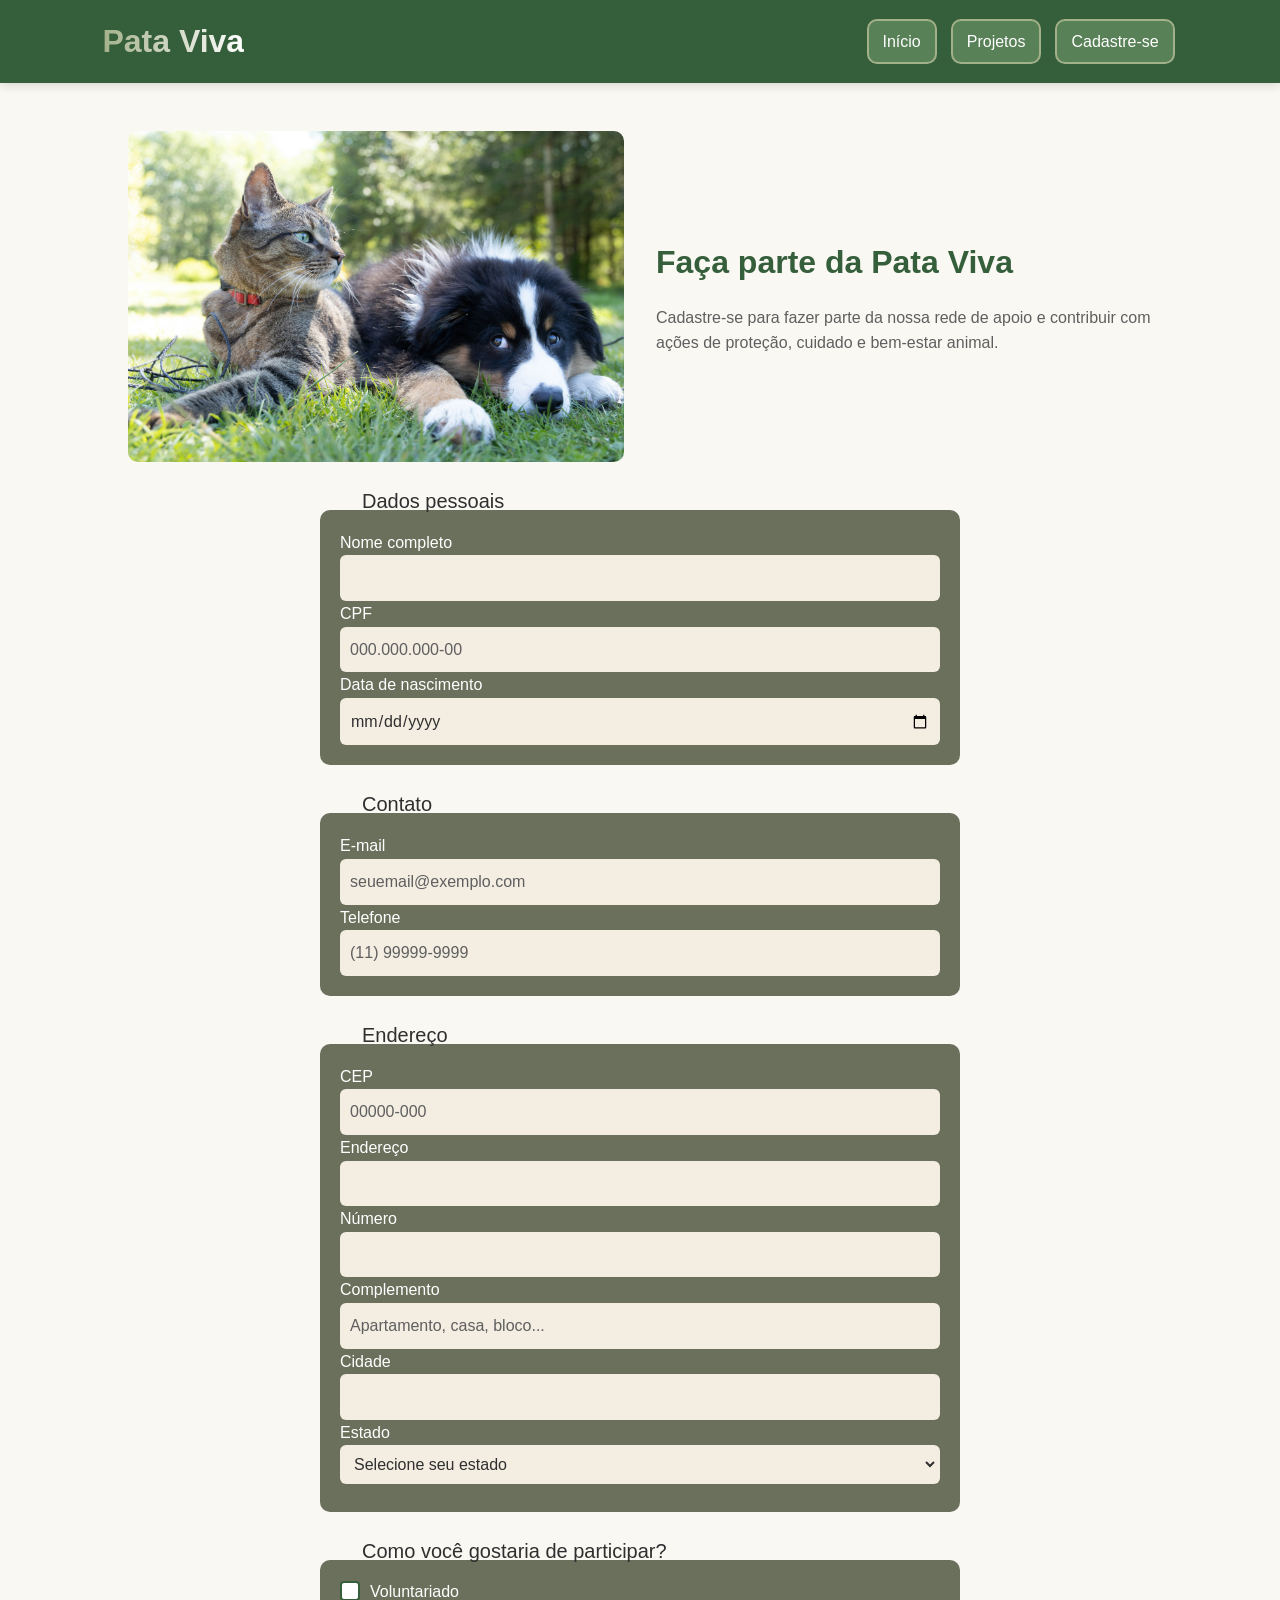
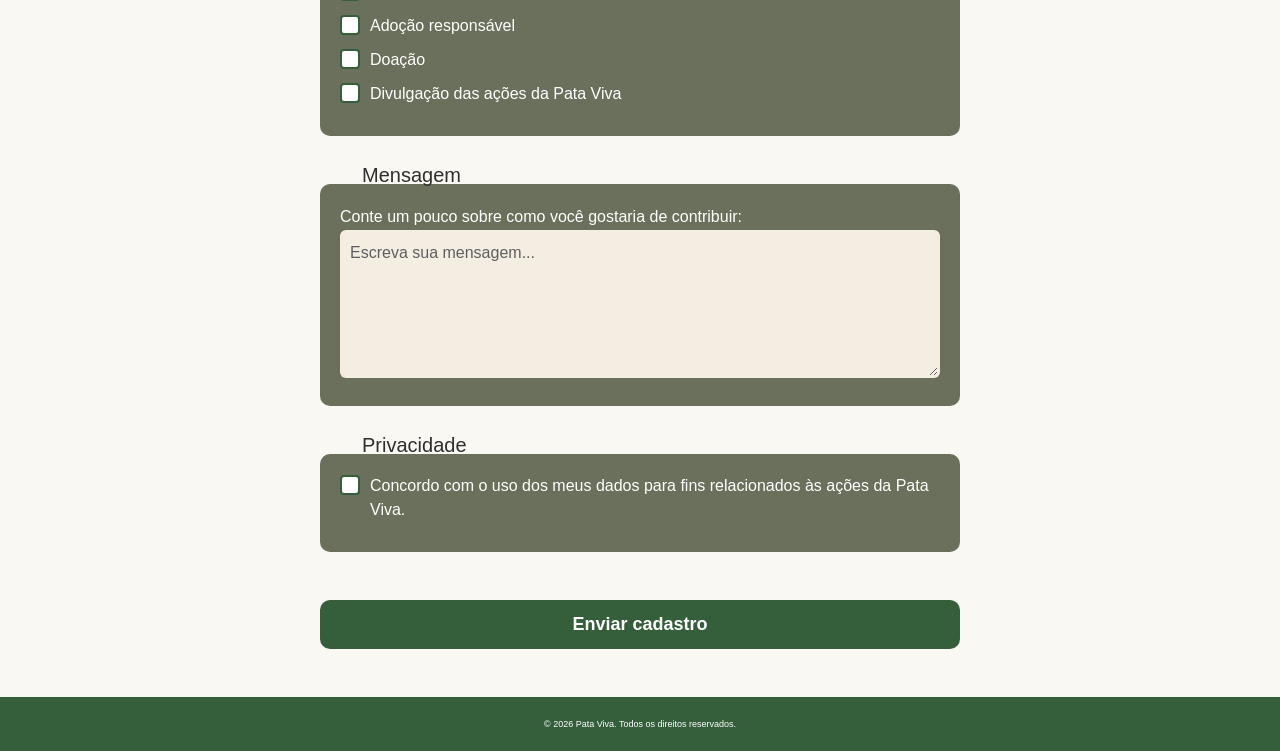
==== commit 82d7c44f: "feat: adiciona conteudo ao rodape do cadastro" ====
--- a/cadastro.html
+++ b/cadastro.html
@@ -251,7 +251,9 @@
       </form>
     </main>
 
-    <footer></footer>
+    <footer>
+      <p>&copy; 2026 Pata Viva. Todos os direitos reservados.</p>
+    </footer>
 
     <script src="JS/main.js"></script>
   </body>
--- a/CSS/style.css
+++ b/CSS/style.css
@@ -1,14 +1,14 @@
+/* ========================================
+   RESET E CONFIGURAÇÕES GERAIS
+======================================== */
+
 * {
     box-sizing: border-box;
     margin: 0;
 }
 
-/* criação das variáveis utilizadas para padronização dos elementos das páginas */
-
 :root {
-
-    /* paleta de cores */
-
+    /* Paleta de cores */
     --verde-escuro: #355E3B;
     --verde: #588157;
     --verde-claro: #A3B18A;
@@ -19,70 +19,95 @@
     --texto-secundario: #5F5F5F;
     --branco: #FFFFFF;
 
-    /* espaçamentos */
-
+    /* Espaçamentos */
     --espaco-pequeno: 0.8rem;
     --espaco-medio: 1.6rem;
     --espaco-grande: 3.2rem;
     --espaco-secao: 4.8rem;
 
-    /* bordas */
-
+    /* Bordas */
     --raio-pequeno: 0.6rem;
     --raio-medio: 1rem;
 
-    /* altura */
-
+    /* Altura */
     --altura-header: 7rem;
 
-    /* fontes */
-
+    /* Fontes */
     --titulos-fonte: "Trebuchet MS", sans-serif;
     --texto-fonte: Arial, sans-serif;
 }
 
-
-/* configuração geral */
+/* ========================================
+   CONFIGURAÇÕES GERAIS
+======================================== */
 
 html {
     background-color: var(--creme);
     font-size: 62.5%;
+    scroll-behavior: smooth;
 }
 
 body {
     font-family: var(--texto-fonte);
     font-size: 1.6rem;
     color: var(--texto);
-}
-
-
-/* HEADER */
+    line-height: 1.6;
+    background-color: var(--creme);
+}
+
+main {
+    width: 100%;
+}
+
+h1,
+h2,
+h3 {
+    font-family: var(--titulos-fonte);
+}
+
+h2 {
+    color: var(--verde-escuro);
+    font-size: 3.2rem;
+    text-align: center;
+    margin-bottom: var(--espaco-grande);
+}
+
+h3 {
+    color: var(--verde);
+}
+
+p {
+    color: var(--texto-secundario);
+}
+
+/* ========================================
+   CABEÇALHO E NAVEGAÇÃO
+======================================== */
 
 header {
     display: flex;
     flex-direction: row;
     justify-content: space-between;
     align-items: center;
-
     background-color: var(--verde-escuro);
     color: var(--branco);
-
-    padding: var(--espaco-medio);
+    padding: var(--espaco-medio) 8%;
+    position: sticky;
+    top: 0;
+    z-index: 1000;
+    box-shadow: 0 2px 10px rgba(0, 0, 0, 0.15);
 }
 
 header h3 {
     font-family: var(--titulos-fonte);
     font-size: 3.2rem;
-
     background: linear-gradient(
         90deg,
         var(--verde-claro),
         var(--branco)
     );
-
     -webkit-background-clip: text;
     -webkit-text-fill-color: transparent;
-
     transition: 0.3s ease;
 }
 
@@ -92,30 +117,118 @@
         #F9C74F,
         #F9844A
     );
-
     -webkit-background-clip: text;
     -webkit-text-fill-color: transparent;
-
     cursor: pointer;
+}
+
+header nav {
+    display: flex;
+    align-items: center;
+    gap: 0.8rem;
 }
 
 header nav a {
     display: inline-block;
-
     text-decoration: none;
     color: var(--branco);
-
     background-color: var(--verde);
-
-    padding: 0.5rem;
-    margin: 0 1rem;
-
+    padding: 0.8rem 1.4rem;
+    margin: 0 0.3rem;
     border-radius: var(--raio-medio);
     border: 2px solid var(--verde-claro);
-
-    transition: transform 0.3s ease-in-out;
+    transition: all 0.3s ease-in-out;
 }
 
 header nav a:hover {
-    transform: scale(1.1);
-}
+    background-color: var(--verde-claro);
+    color: var(--verde-escuro);
+    transform: translateY(-2px);
+}
+
+/* ========================================
+   RODAPÉ COMPARTILHADO
+======================================== */
+
+footer {
+    background-color: var(--verde-escuro);
+    color: var(--branco);
+    text-align: center;
+    padding: 4rem 10%;
+}
+
+footer h3 {
+    font-family: var(--titulos-fonte);
+    font-size: 2.4rem;
+    color: var(--branco);
+    margin-bottom: 1rem;
+}
+
+footer p {
+    color: var(--verde-claro);
+    margin-bottom: 2rem;
+}
+
+footer nav {
+    display: flex;
+    justify-content: center;
+    flex-wrap: wrap;
+    gap: 2rem;
+    margin-bottom: 2.5rem;
+}
+
+footer nav a {
+    color: var(--branco);
+    text-decoration: none;
+    font-weight: bold;
+    transition: 0.3s ease;
+}
+
+footer nav a:hover {
+    color: var(--verde-claro);
+}
+
+/* ========================================
+   RESPONSIVIDADE GLOBAL
+======================================== */
+
+@media (max-width: 768px) {
+    header {
+        flex-direction: column;
+        gap: 1.5rem;
+        padding: 1.5rem 5%;
+    }
+
+    header nav {
+        flex-wrap: wrap;
+        justify-content: center;
+    }
+
+    header nav a {
+        margin: 0.3rem;
+    }
+}
+
+@media (max-width: 480px) {
+    html {
+        font-size: 58%;
+    }
+
+    header h3 {
+        font-size: 2.8rem;
+    }
+
+    header nav {
+        gap: 0.3rem;
+    }
+
+    header nav a {
+        padding: 0.6rem 0.9rem;
+        font-size: 1.4rem;
+    }
+
+    footer nav {
+        flex-direction: column;
+        gap: 1rem;
+    }
+}
--- a/CSS/cadastro.css
+++ b/CSS/cadastro.css
@@ -1,17 +1,22 @@
+/* ========================================
+   ESTRUTURA DA PÁGINA
+======================================== */
+
 main {
     padding: var(--espaco-secao) 0;
 }
 
-/* APRESENTAÇÃO */
+/* ========================================
+   APRESENTAÇÃO DO CADASTRO
+======================================== */
 
 section {
     display: flex;
     align-items: center;
     justify-content: center;
     width: 80%;
-    margin: 0 auto;
+    margin: 0 auto var(--espaco-secao);
     gap: var(--espaco-grande);
-    margin-bottom: var(--espaco-secao);
 }
 
 section div {
@@ -37,60 +42,95 @@
     color: var(--texto-secundario);
 }
 
-/* FORMULÁRIO */
+/* ========================================
+   FORMULÁRIO
+======================================== */
 
 fieldset {
     position: relative;
     display: flex;
     flex-direction: column;
     width: 50%;
-    height: auto;
-    margin: 0 auto;
+    margin: 0 auto var(--espaco-secao);
+    padding: 2rem;
     background-color: var(--oliva);
+    border: none;
     border-radius: var(--raio-medio);
-    border: none;
-    margin-bottom: var(--espaco-secao);
-    padding: 2rem;
     transition: transform 0.3s ease;
+}
+
+fieldset:hover {
+    transform: scale(1.02);
 }
 
 legend {
     position: absolute;
-    margin: -4.5rem;
-    margin-left: 2rem;
+    margin: -4.5rem 0 0 2rem;
     font-family: var(--titulos-fonte);
     font-size: 2rem;
 }
 
-fieldset:hover {
-    transform: scale(1.05);
-}
-
 fieldset label {
     color: var(--branco);
 }
 
-fieldset input {
+/* Campos de texto, seleção e mensagem */
+
+fieldset input:not([type="checkbox"]),
+fieldset select,
+fieldset textarea {
+    width: 100%;
+    max-width: 100%;
+    padding: var(--espaco-pequeno);
     background-color: var(--bege);
-    border: none;
+    color: var(--texto);
+    border: 2px solid transparent;
     border-radius: var(--raio-pequeno);
-    padding: var(--espaco-pequeno);
-}
-
-input:focus {
+    font: inherit;
+}
+
+fieldset select,
+fieldset textarea {
+    margin-bottom: var(--espaco-pequeno);
+}
+
+fieldset textarea {
+    resize: vertical;
+}
+
+/* Placeholder */
+
+fieldset input::placeholder,
+fieldset textarea::placeholder {
+    color: var(--texto-secundario);
+}
+
+/* Foco visível para navegação por teclado */
+
+fieldset input:focus,
+fieldset select:focus,
+fieldset textarea:focus {
     outline: 2px solid var(--verde-claro);
     outline-offset: 2px;
 }
 
-input:focus:valid {
+/* Indicação visual de validade */
+
+fieldset input:not([type="checkbox"]):focus:valid,
+fieldset select:focus:valid,
+fieldset textarea:focus:valid {
     border-bottom: 2px solid var(--verde);
 }
 
-input:focus:invalid {
+fieldset input:not([type="checkbox"]):focus:invalid,
+fieldset select:focus:invalid,
+fieldset textarea:focus:invalid {
     border-bottom: 2px solid red;
 }
 
-/* CHECKBOX */
+/* ========================================
+   CHECKBOXES PERSONALIZADOS
+======================================== */
 
 .checkbox {
     position: relative;
@@ -98,24 +138,32 @@
     align-items: flex-start;
     gap: 1rem;
     margin-bottom: 1rem;
-}
+    line-height: 1.5;
+}
+
+/* Aparência do quadradinho */
 
 .checkbox input[type="checkbox"] {
     appearance: none;
+    flex: 0 0 2rem;
     width: 2rem;
     height: 2rem;
     padding: 0;
-    margin: 0;
+    margin: 0.1rem 0 0;
     border: 2px solid var(--verde-escuro);
     border-radius: 0.4rem;
     background-color: var(--branco);
     cursor: pointer;
 }
 
+/* Estado marcado */
+
 .checkbox input[type="checkbox"]:checked {
     background-color: var(--verde-escuro);
     border-color: var(--verde-escuro);
 }
+
+/* Símbolo de confirmação */
 
 .checkbox::after {
     content: "";
@@ -128,13 +176,25 @@
     border-bottom: 0.3rem solid var(--branco);
     transform: rotate(45deg) scale(0);
     transition: transform 0.2s ease;
-}
+    pointer-events: none;
+}
+
+/* Exibe o símbolo quando marcado */
 
 .checkbox:has(input:checked)::after {
     transform: rotate(45deg) scale(1);
 }
 
-/* BOTÃO */
+/* Foco acessível no checkbox */
+
+.checkbox input[type="checkbox"]:focus-visible {
+    outline: 2px solid var(--verde-claro);
+    outline-offset: 3px;
+}
+
+/* ========================================
+   BOTÃO DE ENVIO
+======================================== */
 
 button[type="submit"] {
     display: block;
@@ -149,7 +209,9 @@
     font-size: 1.8rem;
     font-weight: bold;
     cursor: pointer;
-    transition: background-color 0.3s ease, transform 0.2s ease;
+    transition:
+        background-color 0.3s ease,
+        transform 0.2s ease;
 }
 
 button[type="submit"]:hover {
@@ -161,7 +223,138 @@
     transform: translateY(0);
 }
 
-button[type="submit"]:focus {
+button[type="submit"]:focus-visible {
     outline: 2px solid var(--verde-claro);
     outline-offset: 3px;
+}
+
+/* ========================================
+   RODAPÉ DO CADASTRO
+======================================== */
+
+footer {
+    width: 100%;
+    padding: 2rem 5%;
+}
+
+footer p {
+    color: var(--branco);
+    font-family: var(--texto-fonte);
+    font-size: 0.9rem;
+    line-height: 1.6;
+    margin: 0;
+}
+
+/* ========================================
+   RESPONSIVIDADE — TABLETS
+======================================== */
+
+@media (max-width: 768px) {
+    main {
+        padding: var(--espaco-grande) 0;
+    }
+
+    /* Apresentação mais compacta */
+
+    section {
+        width: 90%;
+        gap: var(--espaco-medio);
+    }
+
+    section h1 {
+        font-size: 2.8rem;
+    }
+
+    /* Formulário mais largo */
+
+    fieldset {
+        width: 75%;
+    }
+
+    fieldset:hover {
+        transform: none;
+    }
+
+    /* Botão com maior área de clique */
+
+    button[type="submit"] {
+        width: 75%;
+    }
+}
+
+/* ========================================
+   RESPONSIVIDADE — CELULARES
+======================================== */
+
+@media (max-width: 480px) {
+    main {
+        padding: 2.4rem 0;
+    }
+
+    /* Empilha a imagem e o texto */
+
+    section {
+        flex-direction: column;
+        align-items: stretch;
+        width: 90%;
+        gap: var(--espaco-medio);
+        margin-bottom: 5rem;
+    }
+
+    section div {
+        width: 100%;
+    }
+
+    section h1 {
+        font-size: 2.6rem;
+    }
+
+    section p {
+        font-size: 1.5rem;
+    }
+
+    /* Formulário ocupa quase toda a tela */
+
+    fieldset {
+        width: 90%;
+        padding: 1.6rem;
+        margin-bottom: 5rem;
+    }
+
+    /* Legendas adaptadas para telas estreitas */
+
+    legend {
+        max-width: calc(100% - 2rem);
+        margin: -3.8rem 0 0 1rem;
+        font-size: 1.7rem;
+    }
+
+    /* Textos dos checkboxes */
+
+    .checkbox {
+        gap: 0.8rem;
+        font-size: 1.4rem;
+    }
+
+    /* Botão de envio */
+
+    button[type="submit"] {
+        width: 90%;
+        padding: 1.4rem 1rem;
+        font-size: 1.7rem;
+    }
+
+    fieldset:hover {
+        transform: none;
+    }
+
+    /* Rodapé */
+
+    footer {
+        padding: 1.5rem 5%;
+    }
+
+    footer p {
+        font-size: 1.2rem;
+    }
 }
